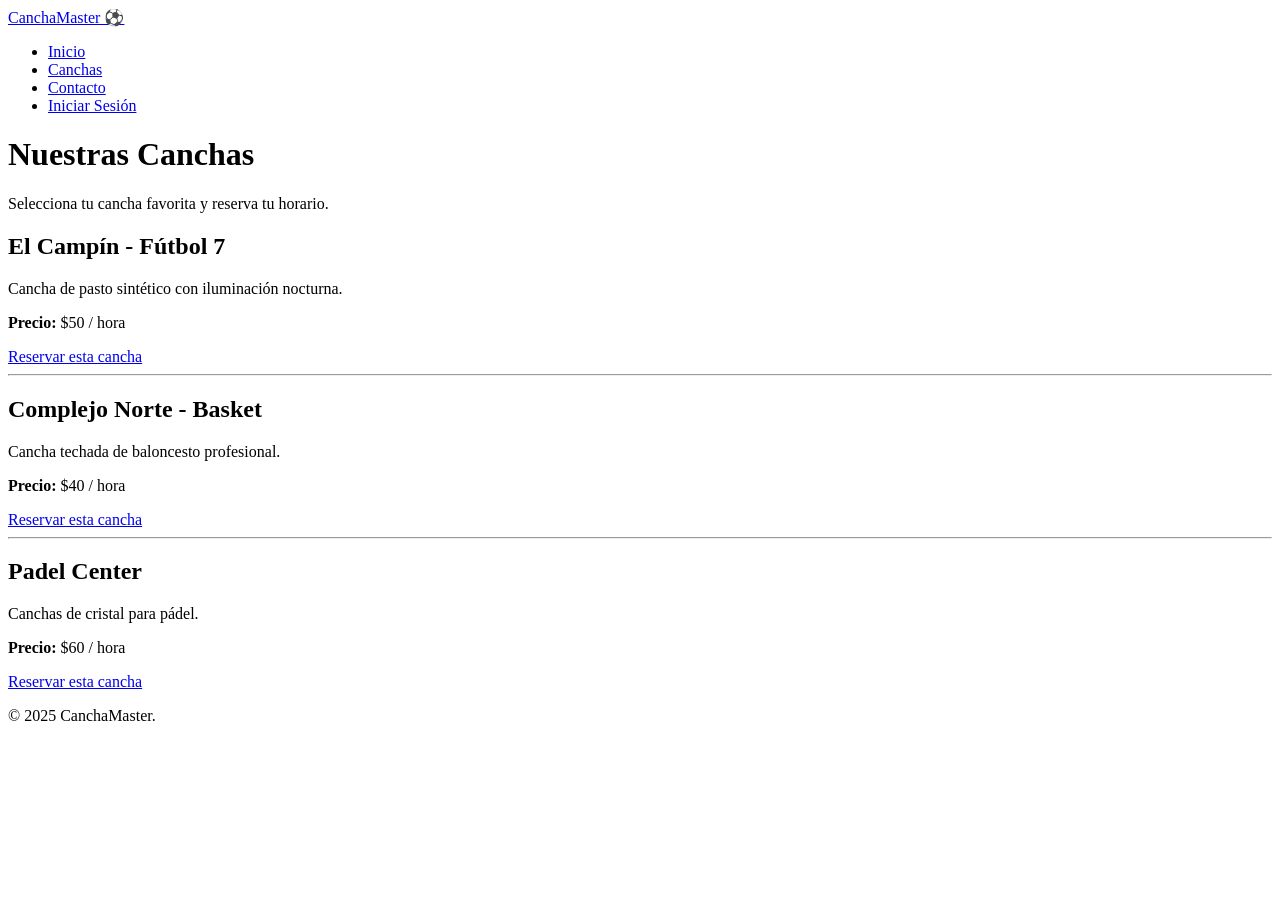
==== canchas.html @ c3189881 "Subiendo parte del Frontend" ====
<!DOCTYPE html>
<html lang="es">
<head>
    <meta charset="UTF-8">
    <meta name="viewport" content="width=device-width, initial-scale=1.0">
    <title>CanchaMaster | Canchas Disponibles</title>
    <link rel="stylesheet" href="css/style.css">
</head>
<body>
    <header class="main-header">
        <div class="container nav-container">
            <a href="index.html" class="logo">CanchaMaster ⚽</a>
            <nav class="main-nav">
                <ul>
                    <li><a href="index.html">Inicio</a></li>
                    <li><a href="canchas.html" class="active">Canchas</a></li>
                    <li><a href="contacto.html">Contacto</a></li>
                    <li><a href="login.html" class="btn-nav">Iniciar Sesión</a></li>
                </ul>
            </nav>
        </div>
    </header>

    <main class="container page-content">
        <h1>Nuestras Canchas</h1>
        <p>Selecciona tu cancha favorita y reserva tu horario.</p>

        <section class="canchas-grid">
            <article class="cancha-card">
                <h2>El Campín - Fútbol 7</h2>
                <p>Cancha de pasto sintético con iluminación nocturna.</p>
                <p><strong>Precio:</strong> $50 / hora</p>
                <a href="reserva.html">Reservar esta cancha</a>
            </article>
            <hr>
            <article class="cancha-card">
                <h2>Complejo Norte - Basket</h2>
                <p>Cancha techada de baloncesto profesional.</p>
                <p><strong>Precio:</strong> $40 / hora</p>
                <a href="reserva.html">Reservar esta cancha</a>
            </article>
            <hr>
            <article class="cancha-card">
                <h2>Padel Center</h2>
                <p>Canchas de cristal para pádel.</p>
                <p><strong>Precio:</strong> $60 / hora</p>
                <a href="reserva.html">Reservar esta cancha</a>
            </article>
        </section>
    </main>

    <footer>
        <div class="container">
            <p>&copy; 2025 CanchaMaster.</p>
        </div>
    </footer>
</body>
</html>
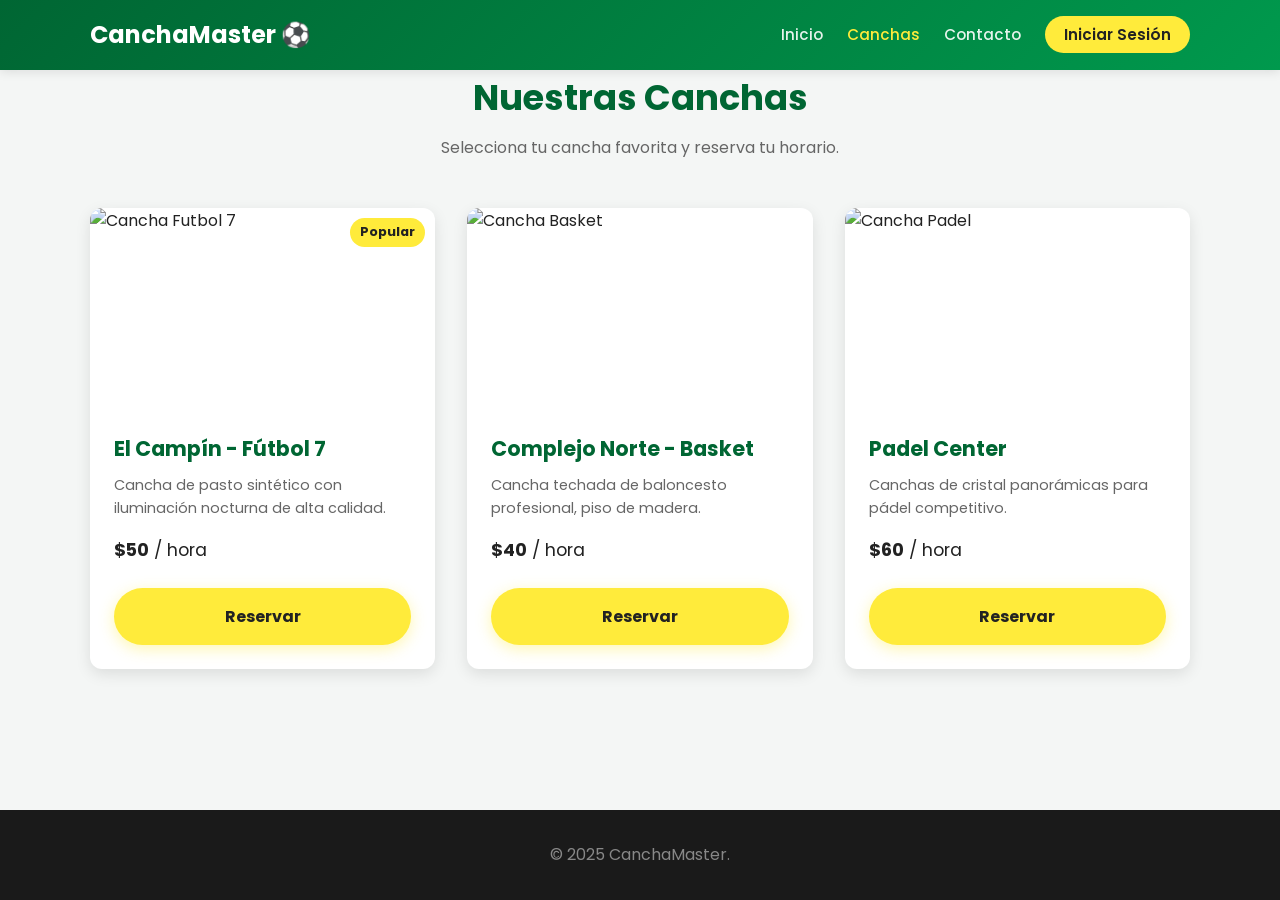
==== commit b34cf832: "Version final" ====
--- a/canchas.html
+++ b/canchas.html
@@ -15,44 +15,63 @@
                     <li><a href="index.html">Inicio</a></li>
                     <li><a href="canchas.html" class="active">Canchas</a></li>
                     <li><a href="contacto.html">Contacto</a></li>
-                    <li><a href="login.html" class="btn-nav">Iniciar Sesión</a></li>
+                    <li><a href="login.html" class="btn btn-nav">Iniciar Sesión</a></li>
                 </ul>
             </nav>
         </div>
     </header>
 
     <main class="container page-content">
-        <h1>Nuestras Canchas</h1>
-        <p>Selecciona tu cancha favorita y reserva tu horario.</p>
+        <h1 class="page-title">Nuestras Canchas</h1>
+        <p class="page-subtitle">Selecciona tu cancha favorita y reserva tu horario.</p>
 
-        <section class="canchas-grid">
+        <div class="canchas-grid">
+            
             <article class="cancha-card">
-                <h2>El Campín - Fútbol 7</h2>
-                <p>Cancha de pasto sintético con iluminación nocturna.</p>
-                <p><strong>Precio:</strong> $50 / hora</p>
-                <a href="reserva.html">Reservar esta cancha</a>
+                <div class="card-image">
+                    <img src="https://via.placeholder.com/400x250?text=Futbol+7" alt="Cancha Futbol 7">
+                    <span class="badge">Popular</span>
+                </div>
+                <div class="card-content">
+                    <h2>El Campín - Fútbol 7</h2>
+                    <p>Cancha de pasto sintético con iluminación nocturna de alta calidad.</p>
+                    <p class="price"><strong>$50</strong> / hora</p>
+                    <a href="reserva.html?cancha=f7-campin" class="btn btn-primary btn-block">Reservar</a>
+                </div>
             </article>
-            <hr>
+
             <article class="cancha-card">
-                <h2>Complejo Norte - Basket</h2>
-                <p>Cancha techada de baloncesto profesional.</p>
-                <p><strong>Precio:</strong> $40 / hora</p>
-                <a href="reserva.html">Reservar esta cancha</a>
+                <div class="card-image">
+                    <img src="https://via.placeholder.com/400x250?text=Basket+Pro" alt="Cancha Basket">
+                </div>
+                <div class="card-content">
+                    <h2>Complejo Norte - Basket</h2>
+                    <p>Cancha techada de baloncesto profesional, piso de madera.</p>
+                    <p class="price"><strong>$40</strong> / hora</p>
+                    <a href="reserva.html?cancha=basket-norte" class="btn btn-primary btn-block">Reservar</a>
+                </div>
             </article>
-            <hr>
+
             <article class="cancha-card">
-                <h2>Padel Center</h2>
-                <p>Canchas de cristal para pádel.</p>
-                <p><strong>Precio:</strong> $60 / hora</p>
-                <a href="reserva.html">Reservar esta cancha</a>
+                <div class="card-image">
+                    <img src="https://via.placeholder.com/400x250?text=Padel+Glass" alt="Cancha Padel">
+                </div>
+                <div class="card-content">
+                    <h2>Padel Center</h2>
+                    <p>Canchas de cristal panorámicas para pádel competitivo.</p>
+                    <p class="price"><strong>$60</strong> / hora</p>
+                    <a href="reserva.html?cancha=padel-center" class="btn btn-primary btn-block">Reservar</a>
+                </div>
             </article>
-        </section>
+
+        </div>
     </main>
 
-    <footer>
+    <footer class="main-footer">
         <div class="container">
             <p>&copy; 2025 CanchaMaster.</p>
         </div>
     </footer>
+    <script src="js/app.js" defer></script>
 </body>
 </html>
--- a/css/style.css
+++ b/css/style.css
@@ -0,0 +1,445 @@
+/* === 🎨 VARIABLES Y RESET === */
+@import url('https://fonts.googleapis.com/css2?family=Poppins:wght@300;400;600;700&display=swap');
+
+:root {
+  --primary-color: #006633;
+  --primary-dark: #004d26;
+  --accent-color: #ffeb3b;
+  --accent-hover: #fdd835;
+  --text-dark: #222;
+  --text-light: #666;
+  --bg-light: #f4f6f5;
+  --white: #ffffff;
+  --shadow: 0 5px 15px rgba(0, 0, 0, 0.1);
+  --radius: 12px;
+}
+
+* {
+  margin: 0;
+  padding: 0;
+  box-sizing: border-box;
+  font-family: "Poppins", sans-serif;
+}
+
+body {
+  background-color: var(--bg-light);
+  color: var(--text-dark);
+  line-height: 1.6;
+  display: flex;
+  flex-direction: column;
+  min-height: 100vh; /* Asegura que el footer baje */
+}
+
+/* === 🧭 LAYOUT PRINCIPAL === */
+.container {
+  width: 90%;
+  max-width: 1100px;
+  margin: 0 auto;
+}
+
+main {
+  flex: 1; /* Empuja el footer hacia abajo */
+}
+
+/* === ⚽ ENCABEZADO === */
+.main-header {
+  background: linear-gradient(135deg, var(--primary-color), #00994d);
+  color: var(--white);
+  padding: 1rem 0;
+  position: sticky;
+  top: 0;
+  z-index: 100;
+  box-shadow: 0 2px 10px rgba(0,0,0,0.1);
+}
+
+.nav-container {
+  display: flex;
+  justify-content: space-between;
+  align-items: center;
+}
+
+.logo {
+  font-size: 1.5rem;
+  font-weight: 700;
+  color: var(--white);
+  text-decoration: none;
+  display: flex;
+  align-items: center;
+  gap: 8px;
+}
+
+.main-nav ul {
+  display: flex;
+  list-style: none;
+  gap: 1.5rem;
+  align-items: center;
+}
+
+.main-nav a {
+  color: rgba(255, 255, 255, 0.9);
+  text-decoration: none;
+  font-weight: 500;
+  font-size: 0.95rem;
+  transition: color 0.3s;
+}
+
+.main-nav a:hover,
+.main-nav a.active {
+  color: var(--accent-color);
+}
+
+.btn-nav {
+  background: var(--accent-color);
+  color: var(--text-dark) !important; /* Fuerza el color negro */
+  padding: 0.5rem 1.2rem;
+  border-radius: 50px;
+  font-weight: 600 !important;
+  transition: transform 0.2s, background 0.3s;
+}
+
+.btn-nav:hover {
+  background: var(--accent-hover);
+  transform: translateY(-2px);
+}
+
+/* === 🏟️ HERO SECTION === */
+.hero {
+  background: url("https://images.unsplash.com/photo-1529900748604-07564a03e7a6?auto=format&fit=crop&w=1600&q=80") center/cover no-repeat;
+  color: var(--white);
+  text-align: center;
+  position: relative;
+  /* Altura mínima para verse imponente */
+  min-height: 60vh; 
+  display: flex;
+  align-items: center;
+  justify-content: center;
+}
+
+.hero-overlay {
+  background: rgba(0, 0, 0, 0.5); /* Oscurece la imagen */
+  width: 100%;
+  height: 100%;
+  position: absolute;
+  top: 0;
+  left: 0;
+  display: flex;
+  align-items: center;
+  justify-content: center;
+}
+
+.hero-content {
+  position: relative;
+  z-index: 2;
+  max-width: 700px;
+}
+
+.hero h1 {
+  font-size: 3rem;
+  margin-bottom: 1rem;
+  line-height: 1.2;
+}
+
+.hero p {
+  font-size: 1.25rem;
+  margin-bottom: 2rem;
+  opacity: 0.9;
+}
+
+.btn-primary {
+  display: inline-block;
+  background: var(--accent-color);
+  color: var(--text-dark);
+  padding: 1rem 2rem;
+  border-radius: 50px;
+  text-decoration: none;
+  font-weight: 700;
+  border: none;
+  cursor: pointer;
+  transition: all 0.3s ease;
+  box-shadow: 0 4px 15px rgba(255, 235, 59, 0.4);
+}
+
+.btn-primary:hover {
+  background: var(--accent-hover);
+  transform: translateY(-3px);
+  box-shadow: 0 6px 20px rgba(255, 235, 59, 0.6);
+}
+
+.btn-block {
+  display: block;
+  width: 100%;
+  text-align: center;
+}
+
+/* === ⚙️ SECCIONES GENERALES === */
+.page-title {
+  text-align: center;
+  color: var(--primary-color);
+  margin-bottom: 0.5rem;
+  font-size: 2.2rem;
+}
+
+.page-subtitle {
+  text-align: center;
+  color: var(--text-light);
+  margin-bottom: 3rem;
+}
+
+.section-title {
+    text-align: center;
+    font-size: 2rem;
+    margin-bottom: 2rem;
+    color: var(--primary-color);
+}
+
+/* Features Grid */
+.features {
+    padding: 4rem 0;
+}
+.features-grid {
+    display: grid;
+    grid-template-columns: repeat(auto-fit, minmax(250px, 1fr));
+    gap: 2rem;
+}
+.feature-item {
+    background: var(--white);
+    padding: 2rem;
+    border-radius: var(--radius);
+    text-align: center;
+    box-shadow: var(--shadow);
+    transition: transform 0.3s;
+}
+.feature-item:hover {
+    transform: translateY(-5px);
+}
+.feature-item .icon {
+    font-size: 2.5rem;
+    margin-bottom: 1rem;
+}
+
+/* === 🏐 TARJETAS DE CANCHAS === */
+.canchas-grid {
+  display: grid;
+  grid-template-columns: repeat(auto-fill, minmax(300px, 1fr));
+  gap: 2rem;
+  margin-bottom: 3rem;
+}
+
+.cancha-card {
+  background: var(--white);
+  border-radius: var(--radius);
+  overflow: hidden; /* Para que la imagen respete el borde redondeado */
+  box-shadow: var(--shadow);
+  transition: transform 0.3s, box-shadow 0.3s;
+  display: flex;
+  flex-direction: column;
+}
+
+.cancha-card:hover {
+  transform: translateY(-5px);
+  box-shadow: 0 10px 25px rgba(0,0,0,0.15);
+}
+
+.card-image {
+  height: 200px;
+  position: relative;
+}
+
+.card-image img {
+  width: 100%;
+  height: 100%;
+  object-fit: cover;
+}
+
+.badge {
+  position: absolute;
+  top: 10px;
+  right: 10px;
+  background: var(--accent-color);
+  color: var(--text-dark);
+  padding: 4px 10px;
+  border-radius: 20px;
+  font-size: 0.8rem;
+  font-weight: 700;
+}
+
+.card-content {
+  padding: 1.5rem;
+  flex: 1; /* Ocupa el espacio restante */
+  display: flex;
+  flex-direction: column;
+}
+
+.card-content h2 {
+  font-size: 1.3rem;
+  margin-bottom: 0.5rem;
+  color: var(--primary-color);
+}
+
+.card-content p {
+  font-size: 0.9rem;
+  color: var(--text-light);
+  margin-bottom: 1rem;
+  flex-grow: 1;
+}
+
+.card-content .price {
+  font-size: 1.1rem;
+  color: var(--text-dark);
+  margin-bottom: 1.5rem;
+}
+
+/* === 📅 RESERVA LAYOUT (2 Columnas) === */
+.reserva-layout {
+  display: grid;
+  grid-template-columns: 2fr 1fr; /* Izquierda ancho, derecha angosto */
+  gap: 2rem;
+  align-items: start;
+}
+
+.reserva-form-container {
+  background: var(--white);
+  padding: 2rem;
+  border-radius: var(--radius);
+  box-shadow: var(--shadow);
+}
+
+.reserva-summary {
+  background: var(--primary-color);
+  color: var(--white);
+  padding: 2rem;
+  border-radius: var(--radius);
+  box-shadow: var(--shadow);
+  position: sticky;
+  top: 100px; /* Se queda fijo al hacer scroll */
+}
+
+.reserva-summary h3 {
+  border-bottom: 1px solid rgba(255,255,255,0.3);
+  padding-bottom: 1rem;
+  margin-bottom: 1rem;
+}
+
+/* === 📝 FORMULARIOS === */
+.form-group {
+  margin-bottom: 1.2rem;
+}
+
+.form-row {
+  display: grid;
+  grid-template-columns: 1fr 1fr;
+  gap: 1rem;
+}
+
+label {
+  display: block;
+  margin-bottom: 0.5rem;
+  font-weight: 600;
+  font-size: 0.9rem;
+}
+
+.form-control {
+  width: 100%;
+  padding: 0.8rem;
+  border: 1px solid #ddd;
+  border-radius: 8px;
+  font-size: 1rem;
+  transition: border-color 0.3s;
+}
+
+.form-control:focus {
+  outline: none;
+  border-color: var(--primary-color);
+  box-shadow: 0 0 0 3px rgba(0, 102, 51, 0.1);
+}
+
+fieldset {
+  border: 1px solid #eee;
+  border-radius: 8px;
+  padding: 1.5rem;
+  margin-bottom: 2rem;
+}
+
+legend {
+  padding: 0 10px;
+  color: var(--primary-color);
+  font-weight: 700;
+}
+
+/* === 🔐 LOGIN / AUTH CENTERED === */
+.flex-center {
+  display: flex;
+  align-items: center;
+  justify-content: center;
+  min-height: 70vh; /* Centrado vertical */
+}
+
+.auth-card {
+  background: var(--white);
+  padding: 2.5rem;
+  border-radius: var(--radius);
+  box-shadow: var(--shadow);
+  width: 100%;
+  max-width: 400px;
+  text-align: center;
+}
+
+.auth-card h1 {
+  margin-bottom: 1.5rem;
+  color: var(--primary-color);
+}
+
+.auth-footer {
+  margin-top: 1.5rem;
+  font-size: 0.9rem;
+}
+
+.auth-footer a {
+  color: var(--primary-color);
+  font-weight: 600;
+}
+
+/* === 🦶 FOOTER === */
+.main-footer {
+  background: #1a1a1a;
+  color: #888;
+  text-align: center;
+  padding: 2rem 0;
+  margin-top: auto;
+}
+
+/* === 📱 RESPONSIVE MEDIA QUERIES === */
+@media (max-width: 768px) {
+  /* Navegación Móvil */
+  .nav-container {
+    flex-direction: column;
+    gap: 1rem;
+  }
+  
+  .main-nav ul {
+    gap: 1rem;
+    font-size: 0.9rem;
+    flex-wrap: wrap; /* Permitir que bajen si no caben */
+    justify-content: center;
+  }
+
+  /* Hero */
+  .hero h1 {
+    font-size: 2rem;
+  }
+
+  /* Reserva */
+  .reserva-layout {
+    grid-template-columns: 1fr; /* Una sola columna en móvil */
+  }
+
+  .reserva-summary {
+    position: static; /* Ya no es fijo */
+    order: -1; /* Poner el resumen arriba si se desea, o quitar para abajo */
+    margin-bottom: 2rem;
+  }
+  
+  .form-row {
+    grid-template-columns: 1fr; /* Inputs de fecha/hora apilados */
+  }
+}
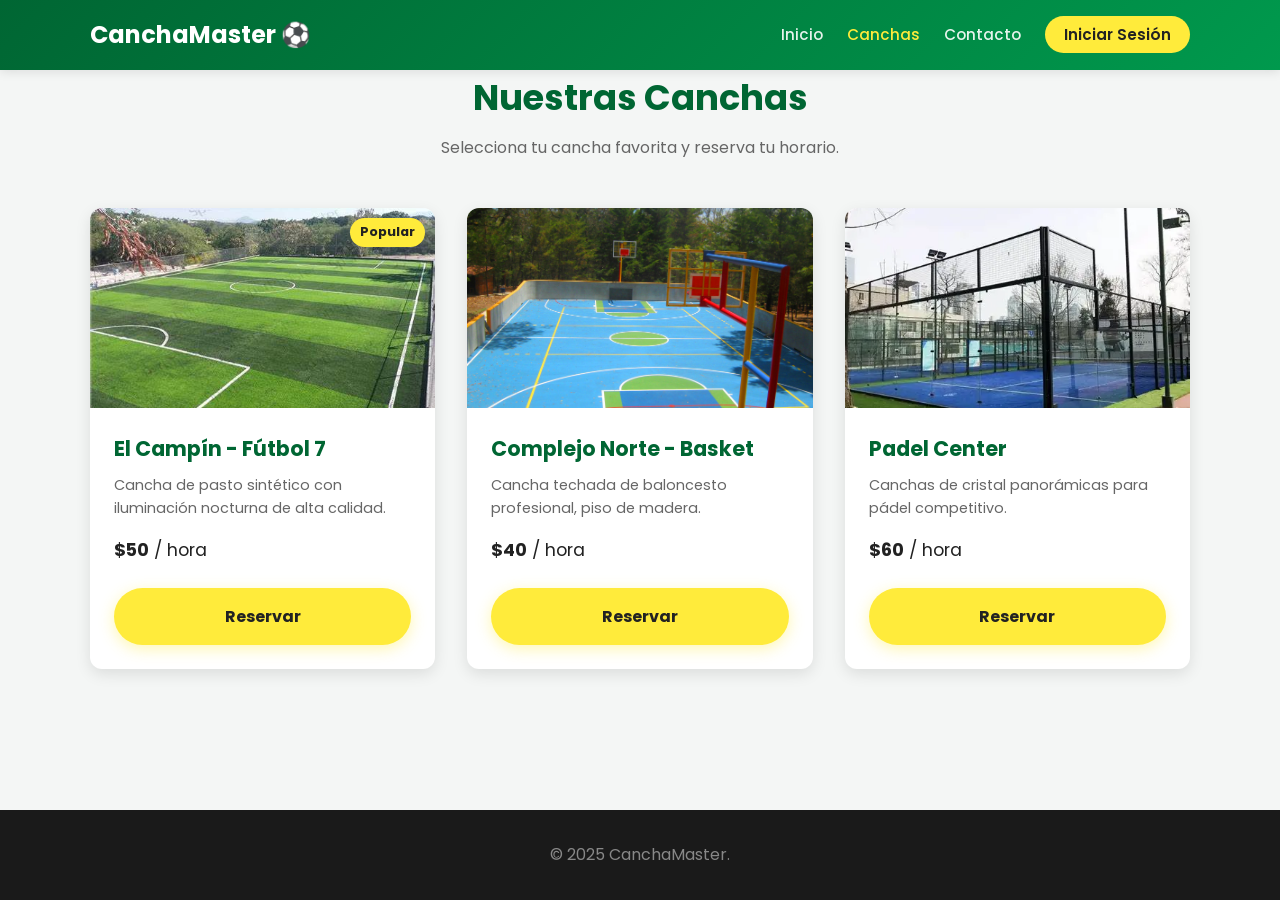
==== commit 899202a9: "actualizando cosas" ====
--- a/canchas.html
+++ b/canchas.html
@@ -29,7 +29,7 @@
             
             <article class="cancha-card">
                 <div class="card-image">
-                    <img src="https://via.placeholder.com/400x250?text=Futbol+7" alt="Cancha Futbol 7">
+                    <img src="imagenes/OIP.jpeg" alt="Cancha Futbol 7">
                     <span class="badge">Popular</span>
                 </div>
                 <div class="card-content">
@@ -42,7 +42,7 @@
 
             <article class="cancha-card">
                 <div class="card-image">
-                    <img src="https://via.placeholder.com/400x250?text=Basket+Pro" alt="Cancha Basket">
+                    <img src="imagenes/R.jpeg" alt="Cancha Basket">
                 </div>
                 <div class="card-content">
                     <h2>Complejo Norte - Basket</h2>
@@ -54,7 +54,7 @@
 
             <article class="cancha-card">
                 <div class="card-image">
-                    <img src="https://via.placeholder.com/400x250?text=Padel+Glass" alt="Cancha Padel">
+                    <img src="imagenes/padel.webp" alt="Cancha Padel">
                 </div>
                 <div class="card-content">
                     <h2>Padel Center</h2>
--- a/css/style.css
+++ b/css/style.css
@@ -1,4 +1,4 @@
-/* === 🎨 VARIABLES Y RESET === */
+/*  VARIABLES Y RESET*/
 @import url('https://fonts.googleapis.com/css2?family=Poppins:wght@300;400;600;700&display=swap');
 
 :root {
@@ -30,7 +30,7 @@
   min-height: 100vh; /* Asegura que el footer baje */
 }
 
-/* === 🧭 LAYOUT PRINCIPAL === */
+/* ===  LAYOUT PRINCIPAL === */
 .container {
   width: 90%;
   max-width: 1100px;
@@ -41,7 +41,7 @@
   flex: 1; /* Empuja el footer hacia abajo */
 }
 
-/* === ⚽ ENCABEZADO === */
+/* ===  ENCABEZADO === */
 .main-header {
   background: linear-gradient(135deg, var(--primary-color), #00994d);
   color: var(--white);
@@ -102,7 +102,7 @@
   transform: translateY(-2px);
 }
 
-/* === 🏟️ HERO SECTION === */
+/* ===  HERO SECTION === */
 .hero {
   background: url("https://images.unsplash.com/photo-1529900748604-07564a03e7a6?auto=format&fit=crop&w=1600&q=80") center/cover no-repeat;
   color: var(--white);
@@ -171,7 +171,7 @@
   text-align: center;
 }
 
-/* === ⚙️ SECCIONES GENERALES === */
+/* ===  SECCIONES GENERALES === */
 .page-title {
   text-align: center;
   color: var(--primary-color);
@@ -217,7 +217,7 @@
     margin-bottom: 1rem;
 }
 
-/* === 🏐 TARJETAS DE CANCHAS === */
+/* === TARJETAS DE CANCHAS === */
 .canchas-grid {
   display: grid;
   grid-template-columns: repeat(auto-fill, minmax(300px, 1fr));
@@ -289,7 +289,7 @@
   margin-bottom: 1.5rem;
 }
 
-/* === 📅 RESERVA LAYOUT (2 Columnas) === */
+/* === RESERVA LAYOUT (2 Columnas) === */
 .reserva-layout {
   display: grid;
   grid-template-columns: 2fr 1fr; /* Izquierda ancho, derecha angosto */
@@ -320,7 +320,7 @@
   margin-bottom: 1rem;
 }
 
-/* === 📝 FORMULARIOS === */
+/* ===  FORMULARIOS === */
 .form-group {
   margin-bottom: 1.2rem;
 }
@@ -366,7 +366,7 @@
   font-weight: 700;
 }
 
-/* === 🔐 LOGIN / AUTH CENTERED === */
+/* === LOGIN / AUTH CENTERED === */
 .flex-center {
   display: flex;
   align-items: center;
@@ -399,7 +399,7 @@
   font-weight: 600;
 }
 
-/* === 🦶 FOOTER === */
+/* === FOOTER === */
 .main-footer {
   background: #1a1a1a;
   color: #888;
@@ -408,7 +408,7 @@
   margin-top: auto;
 }
 
-/* === 📱 RESPONSIVE MEDIA QUERIES === */
+/* === RESPONSIVE MEDIA QUERIES === */
 @media (max-width: 768px) {
   /* Navegación Móvil */
   .nav-container {
@@ -442,4 +442,4 @@
   .form-row {
     grid-template-columns: 1fr; /* Inputs de fecha/hora apilados */
   }
-}+}
